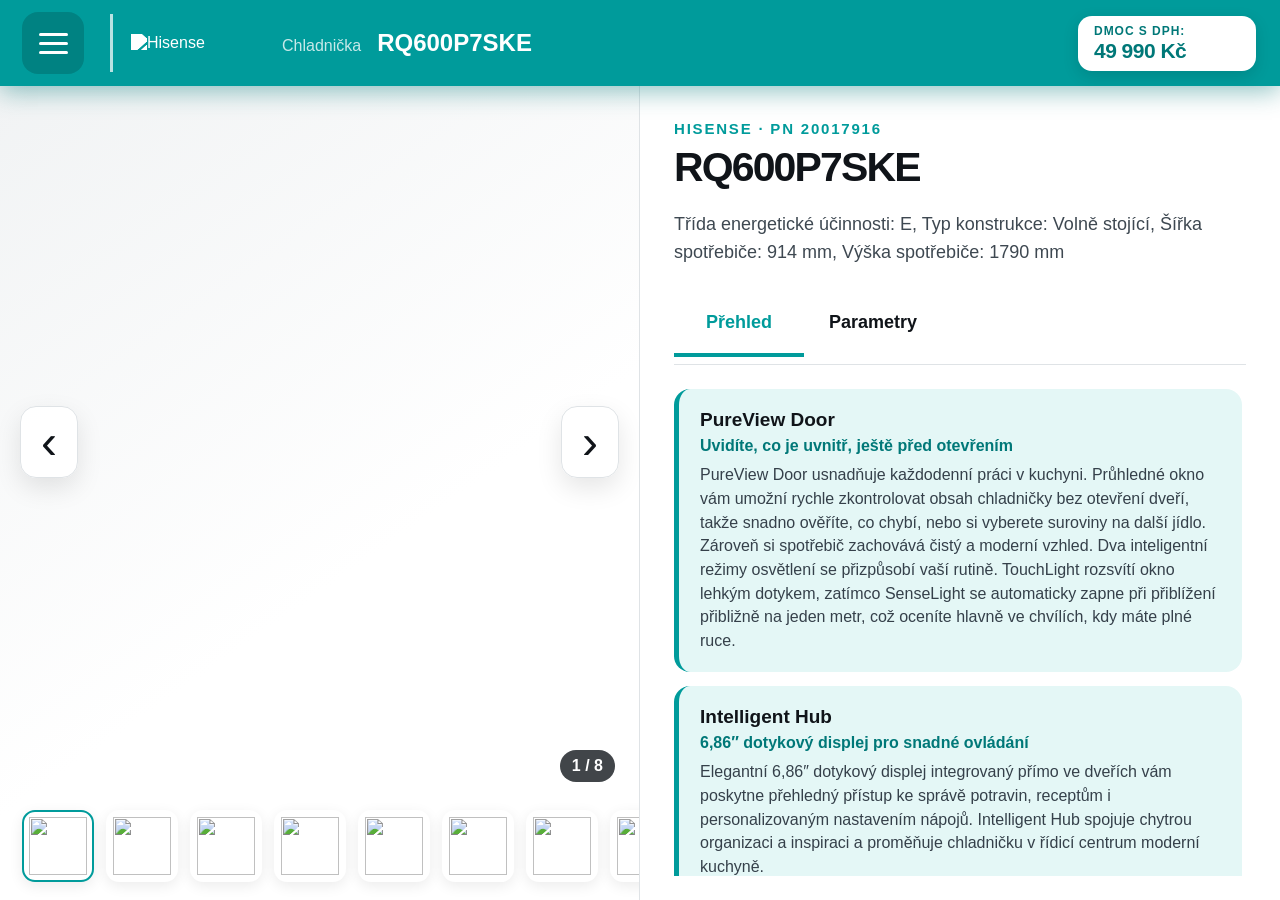
==== index.html @ 98b19ff9 "Version preview assets for reliable cache refresh" ====
<!doctype html>
<html lang="cs">
<head>
  <meta charset="utf-8">
  <meta name="viewport" content="width=device-width,initial-scale=1,viewport-fit=cover,user-scalable=no">
  <meta name="theme-color" content="#0c1117">
  <title>Výstavní katalog</title>
  <link rel="stylesheet" href="assets/app.css?v=20260830-2">
  <link rel="stylesheet" href="assets/overrides.css?v=20260830-2">
</head>
<body>
  <div id="app" class="app" data-brand="Hisense">
    <header class="topbar">
      <button id="catalogButton" class="icon-button menu-button" type="button" aria-label="Vybrat produkt" aria-controls="catalogOverlay" aria-expanded="false"><span></span><span></span><span></span></button>
      <button id="brandButton" class="brand-lock" type="button" aria-label="Logo značky, dlouhým stiskem otevřete správu"><img id="brandLogo" alt="Hisense"></button>
      <div class="header-product"><span id="headerCategory"></span><strong id="headerModel"></strong></div>
      <div id="headerPrice" class="header-price"></div>
      <button id="secretAdminButton" class="secret-admin" type="button" aria-label=""></button>
    </header>

    <main class="product-view">
      <section id="gallery" class="gallery" aria-label="Fotografie produktu">
        <div class="image-stage">
          <div id="imageSkeleton" class="image-skeleton"></div>
          <img id="heroImage" alt="" draggable="false">
          <button id="previousImage" class="gallery-arrow previous" type="button" aria-label="Předchozí obrázek">‹</button>
          <button id="nextImage" class="gallery-arrow next" type="button" aria-label="Další obrázek">›</button>
          <div id="imageCounter" class="image-counter"></div>
        </div>
        <div id="thumbnails" class="thumbnails" aria-label="Náhledy fotografií"></div>
      </section>
      <section id="productCopy" class="product-copy">
        <div class="product-heading">
          <p id="productEyebrow" class="eyebrow"></p>
          <h1 id="productTitle"></h1>
          <p id="productDescription" class="description"></p>
        </div>
        <nav id="detailTabs" class="tabs" aria-label="Informace o produktu"></nav>
        <div id="detailPanel" class="detail-panel"></div>
      </section>
    </main>

    <div id="catalogOverlay" class="overlay" hidden>
      <section class="catalog-shell" role="dialog" aria-modal="true" aria-labelledby="catalogTitle">
        <div class="catalog-header">
          <div><p class="eyebrow">Výstavní katalog</p><h2 id="catalogTitle">Vyberte produkt</h2></div>
          <button id="closeCatalog" class="icon-button close-button" type="button" aria-label="Zavřít výběr">×</button>
        </div>
        <div class="catalog-controls">
          <label class="search-field"><span aria-hidden="true">⌕</span><input id="catalogSearch" type="search" placeholder="Hledat model nebo typ produktu" autocomplete="off"></label>
          <div id="categoryFilters" class="filter-row" aria-label="Kategorie"></div>
        </div>
        <div id="catalogGrid" class="catalog-grid"></div>
        <p id="catalogEmpty" class="empty-state" hidden>Tomuto výběru neodpovídá žádný produkt.</p>
      </section>
    </div>

    <div id="pinOverlay" class="overlay dialog-overlay" hidden>
      <form id="pinForm" class="dialog-card">
        <p class="eyebrow">Správa tabletu</p><h2>Zadejte PIN</h2>
        <input id="pinInput" class="large-input" type="password" inputmode="numeric" maxlength="8" autocomplete="off" aria-label="PIN">
        <p id="pinError" class="form-error" aria-live="polite"></p>
        <div class="dialog-actions"><button class="button secondary" data-close="pinOverlay" type="button">Zrušit</button><button class="button primary" type="submit">Pokračovat</button></div>
      </form>
    </div>

    <div id="adminOverlay" class="overlay dialog-overlay" hidden>
      <section class="admin-card" role="dialog" aria-modal="true" aria-labelledby="adminTitle">
        <div class="admin-header">
          <div><p class="eyebrow">Lokální nastavení</p><h2 id="adminTitle">Nastavení tabletu</h2></div>
          <button id="closeAdmin" class="icon-button close-button" type="button" aria-label="Zavřít správu">×</button>
        </div>
        <div class="admin-body">
          <label class="field">Značka tabletu<select id="adminBrand"></select></label>
          <div class="admin-section">
            <div class="section-heading"><strong>Zobrazené produkty</strong><button id="toggleAllProducts" class="text-button" type="button">Změnit výběr</button></div>
            <div id="adminProducts" class="admin-products"></div>
          </div>
          <label class="field">Výchozí produkt<select id="adminDefaultProduct"></select></label>
          <div class="admin-section">
            <strong>Video pro právě zobrazený produkt</strong>
            <p class="help">Zadejte relativní cestu, například <code>media/745997.mp4</code>. Prázdné pole znamená, že záložka Video nebude návštěvníkům zobrazena.</p>
            <input id="adminVideo" class="large-input" type="text" placeholder="media/PN.mp4" autocomplete="off">
          </div>
          <div class="status-grid">
            <div><span>Provoz výstavy</span><strong>7:30–18:00</strong></div>
            <div><span>Udržení obrazovky</span><strong id="wakeLockStatus">Kontroluji…</strong></div>
            <div><span>Datový režim</span><strong>Lokální, bez Supabase</strong></div>
          </div>
        </div>
        <div class="admin-footer"><button id="fullscreenButton" class="button secondary" type="button">Celá obrazovka</button><button id="saveAdmin" class="button primary" type="button">Uložit nastavení</button></div>
      </section>
    </div>

    <div id="toast" class="toast" role="status" aria-live="polite"></div>
  </div>
  <script src="data/products-hisense.js?v=20260830-2"></script>
  <script src="data/products-gorenje.js?v=20260830-2"></script>
  <script src="data/products-mora.js?v=20260830-2"></script>
  <script src="data/products.js?v=20260830-2"></script>
  <script src="assets/app.js?v=20260830-2"></script>
</body>
</html>
---- assets/app.css ----
:root{color-scheme:light;--bg:#f4f5f6;--surface:#fff;--ink:#101419;--muted:#67717c;--line:#dfe3e6;--brand:#009b9b;--brand-deep:#007878;--accent:#009b9b;--accent-soft:#e4f7f6;--danger:#b42318;--shadow:0 22px 70px rgba(8,18,28,.18);font-family:Inter,"Segoe UI",Roboto,Arial,sans-serif;font-synthesis:none}
*{box-sizing:border-box}html,body{width:100%;height:100%;margin:0;overflow:hidden;background:var(--bg);color:var(--ink);touch-action:manipulation}button,input,select{font:inherit}button{color:inherit}.app{height:100%;display:grid;grid-template-rows:86px 1fr}.app[data-brand="Gorenje"]{--brand:#62666a;--brand-deep:#42464a;--accent:#62666a;--accent-soft:#f0f1f2}.app[data-brand="Mora"]{--brand:#b0192e;--brand-deep:#861022;--accent:#b0192e;--accent-soft:#fff0f2}
.topbar{position:relative;z-index:10;display:grid;grid-template-columns:72px 184px minmax(0,1fr) auto;align-items:center;gap:22px;padding:10px 30px 10px 22px;background:var(--brand);color:#fff;box-shadow:0 5px 24px color-mix(in srgb,var(--brand-deep) 45%,transparent);transition:background .2s ease}.icon-button{width:62px;height:62px;border:0;border-radius:16px;background:rgba(0,0,0,.16);display:grid;place-items:center;cursor:pointer}.menu-button{align-content:center;gap:6px}.menu-button span{display:block;width:29px;height:3px;border-radius:5px;background:#fff}.brand-lock{height:58px;border:0;border-left:3px solid rgba(255,255,255,.72);background:transparent;text-align:left;padding:0 0 0 18px;cursor:pointer}.brand-lock img{display:block;width:150px;max-height:42px;object-fit:contain;object-position:left center;filter:brightness(0) invert(1)}.header-product{min-width:0;display:flex;align-items:baseline;gap:16px}.header-product span{color:rgba(255,255,255,.78);font-size:16px;white-space:nowrap}.header-product strong{font-size:24px;white-space:nowrap;overflow:hidden;text-overflow:ellipsis}.header-price{min-width:205px;display:grid;gap:1px;padding:8px 16px;border-radius:14px;background:#fff;color:var(--brand-deep);white-space:nowrap;box-shadow:0 5px 16px rgba(0,0,0,.13)}.header-price span{font-size:12px;font-weight:800;letter-spacing:.08em;text-transform:uppercase}.header-price strong{font-size:25px;letter-spacing:-.025em}.secret-admin{position:absolute;right:0;top:0;width:88px;height:86px;border:0;background:transparent}
.product-view{min-height:0;display:grid;grid-template-columns:minmax(0,1.08fr) minmax(420px,.92fr);background:var(--surface)}.gallery{min-width:0;min-height:0;display:grid;grid-template-rows:minmax(0,1fr) 102px;background:linear-gradient(145deg,#f1f3f4,#fff 58%);border-right:1px solid var(--line)}.gallery.single-image{grid-template-rows:minmax(0,1fr)}.gallery.single-image .thumbnails{display:none}.image-stage{position:relative;min-height:0;display:grid;place-items:center;overflow:hidden;padding:44px 96px 48px}.image-stage img{display:block;width:100%;height:100%;max-width:860px;max-height:820px;object-fit:contain;opacity:0;transition:opacity .18s ease}.image-stage img.loaded{opacity:1}.image-skeleton{position:absolute;width:46%;height:66%;border-radius:20px;background:linear-gradient(100deg,#e9ecee 25%,#f5f6f7 40%,#e9ecee 60%);background-size:300% 100%;animation:shimmer 1.3s infinite}.image-skeleton[hidden]{display:none}@keyframes shimmer{to{background-position:-100% 0}}.gallery-arrow{position:absolute;z-index:2;top:50%;translate:0 -50%;width:58px;height:72px;border:1px solid var(--line);border-radius:16px;background:rgba(255,255,255,.94);font-size:48px;line-height:1;box-shadow:0 10px 26px rgba(0,0,0,.1)}.gallery-arrow.previous{left:20px}.gallery-arrow.next{right:20px}.gallery-arrow[hidden]{display:none}.image-counter{position:absolute;z-index:2;right:24px;bottom:16px;padding:7px 12px;border-radius:999px;background:rgba(12,17,23,.78);color:#fff;font-weight:700}.thumbnails{display:flex;gap:12px;align-items:center;overflow-x:auto;padding:12px 22px 18px;scrollbar-width:none}.thumbnails::-webkit-scrollbar{display:none}.thumbnail{flex:0 0 72px;width:72px;height:72px;padding:5px;border:2px solid transparent;border-radius:13px;background:#fff;box-shadow:0 4px 14px rgba(0,0,0,.08)}.thumbnail.active{border-color:var(--accent)}.thumbnail img{width:100%;height:100%;object-fit:contain}
.product-copy{min-width:0;min-height:0;display:grid;grid-template-rows:auto 72px minmax(0,1fr);padding:46px 50px 34px;overflow:hidden;scrollbar-color:var(--accent) var(--accent-soft);scrollbar-width:auto}.product-copy.is-specs{display:block;overflow-y:auto;padding-right:38px}.product-copy.is-specs .tabs{position:sticky;z-index:4;top:0;background:#fff}.product-copy.is-specs .detail-panel{overflow:visible}.product-copy::-webkit-scrollbar,.detail-panel::-webkit-scrollbar{width:13px}.product-copy::-webkit-scrollbar-track,.detail-panel::-webkit-scrollbar-track{background:var(--accent-soft);border-radius:10px}.product-copy::-webkit-scrollbar-thumb,.detail-panel::-webkit-scrollbar-thumb{background:var(--accent);border:3px solid var(--accent-soft);border-radius:10px}.eyebrow{margin:0 0 10px;color:var(--accent);font-size:15px;font-weight:800;letter-spacing:.12em;text-transform:uppercase}.product-heading h1{margin:0;font-size:clamp(38px,3.2vw,64px);line-height:1.02;letter-spacing:-.045em}.description{display:-webkit-box;margin:22px 0 26px;color:#3e4851;font-size:20px;line-height:1.55;-webkit-line-clamp:4;-webkit-box-orient:vertical;overflow:hidden}.tabs{display:flex;gap:4px;border-bottom:1px solid var(--line)}.tab-button{min-width:130px;height:64px;border:0;border-bottom:4px solid transparent;background:transparent;font-weight:750;font-size:18px}.tab-button.active{color:var(--accent);border-color:var(--accent)}.detail-panel{min-height:0;overflow:auto;padding:24px 4px 20px 0;scrollbar-color:var(--accent) var(--accent-soft);scrollbar-width:auto}.feature-list{display:grid;gap:14px}.feature-card{padding:19px 21px;border-radius:16px;background:var(--accent-soft);border-left:5px solid var(--accent)}.feature-card h3{margin:0;font-size:19px;line-height:1.25}.feature-card strong{display:block;margin-top:6px;color:var(--brand-deep);font-size:16px}.feature-card p{margin:8px 0 0;color:#35404a;font-size:16px;line-height:1.48}.spec-list{margin:0;display:grid;grid-template-columns:1fr 1fr;gap:0 28px}.spec-row{display:grid;grid-template-columns:minmax(130px,1fr) minmax(120px,1fr);gap:16px;padding:12px 0;border-bottom:1px solid var(--line)}.spec-row dt{color:var(--muted)}.spec-row dd{margin:0;font-weight:700;text-align:right}.video-wrap{height:100%;display:grid;place-items:center;background:#050505;border-radius:18px;overflow:hidden}.video-wrap video{width:100%;height:100%;object-fit:contain}
.overlay{position:fixed;z-index:50;inset:0;background:rgba(7,11,15,.72);backdrop-filter:blur(7px)}.overlay[hidden]{display:none}.catalog-shell{height:100%;display:grid;grid-template-rows:auto auto minmax(0,1fr);padding:34px 38px;background:#f4f5f6}.catalog-header,.admin-header{display:flex;align-items:center;justify-content:space-between;gap:24px}.catalog-header h2,.admin-header h2,.dialog-card h2{margin:0;font-size:42px;letter-spacing:-.03em}.close-button{background:#e2e5e7;color:#111;font-size:42px}.catalog-controls{display:grid;grid-template-columns:minmax(350px,500px) minmax(0,1fr);align-items:center;gap:28px;margin:28px 0 22px}.search-field{height:64px;display:flex;align-items:center;gap:12px;padding:0 20px;border:2px solid transparent;border-radius:16px;background:#fff;box-shadow:0 4px 18px rgba(0,0,0,.05)}.search-field:focus-within{border-color:var(--accent)}.search-field span{font-size:30px}.search-field input{width:100%;border:0;outline:0;background:transparent;font-size:20px}.filter-row{display:flex;gap:9px;overflow:auto;scrollbar-width:none}.filter-chip{height:52px;padding:0 20px;border:1px solid #d2d7da;border-radius:999px;background:#fff;white-space:nowrap;font-weight:700}.filter-chip.active{border-color:var(--accent);background:var(--accent);color:#fff}.catalog-grid{min-height:0;overflow:auto;display:grid;grid-template-columns:repeat(4,minmax(0,1fr));align-content:start;gap:18px;padding:2px 4px 30px}.product-card{min-width:0;height:240px;display:grid;grid-template-rows:minmax(0,1fr) auto;padding:16px;border:2px solid transparent;border-radius:20px;background:#fff;text-align:left;box-shadow:0 7px 24px rgba(12,17,23,.07)}.product-card:active{scale:.985}.product-card.selected{border-color:var(--accent)}.product-card-image{min-height:0;display:grid;place-items:center}.product-card-image img{max-width:100%;max-height:130px;object-fit:contain}.product-card-copy{display:grid;grid-template-columns:minmax(0,1fr) auto;gap:8px;align-items:end}.product-card-copy small{display:block;color:var(--muted);font-weight:700}.product-card-copy strong{display:block;margin-top:3px;font-size:18px;white-space:nowrap;overflow:hidden;text-overflow:ellipsis}.product-card-copy b{color:var(--accent);font-size:17px;white-space:nowrap}.empty-state{text-align:center;font-size:22px;color:var(--muted)}
.dialog-overlay{display:grid;place-items:center;padding:26px}.dialog-card{width:min(520px,94vw);padding:34px;border-radius:24px;background:#fff;box-shadow:var(--shadow)}.large-input,.field select{width:100%;height:58px;border:1px solid #cdd3d7;border-radius:13px;background:#fff;padding:0 16px;font-size:18px}.large-input:focus,.field select:focus{border-color:var(--accent);outline:2px solid var(--accent-soft)}.form-error{min-height:22px;color:var(--danger)}.dialog-actions,.admin-footer{display:flex;justify-content:flex-end;gap:12px}.button{min-width:150px;height:58px;border-radius:14px;border:0;font-weight:800}.button.primary{background:var(--accent);color:#fff}.button.secondary{background:#e8ebed}.admin-card{width:min(980px,96vw);max-height:94vh;display:grid;grid-template-rows:auto minmax(0,1fr) auto;border-radius:24px;background:#fff;box-shadow:var(--shadow);overflow:hidden}.admin-header{padding:26px 30px;border-bottom:1px solid var(--line)}.admin-body{overflow:auto;padding:24px 30px;display:grid;gap:24px}.field{display:grid;gap:9px;font-weight:750}.admin-section{display:grid;gap:12px}.section-heading{display:flex;justify-content:space-between;align-items:center}.text-button{border:0;background:transparent;color:var(--accent);font-weight:800}.admin-products{max-height:260px;overflow:auto;display:grid;grid-template-columns:repeat(2,minmax(0,1fr));gap:8px;padding:10px;border:1px solid var(--line);border-radius:14px}.product-toggle{display:flex;align-items:center;gap:10px;padding:10px;border-radius:10px;background:#f5f6f7}.product-toggle input{width:24px;height:24px;accent-color:var(--accent)}.product-toggle span{min-width:0;white-space:nowrap;overflow:hidden;text-overflow:ellipsis}.help{margin:0;color:var(--muted);line-height:1.45}.status-grid{display:grid;grid-template-columns:repeat(3,1fr);gap:12px}.status-grid div{display:grid;gap:6px;padding:16px;border-radius:14px;background:#f3f5f6}.status-grid span{color:var(--muted);font-size:14px}.admin-footer{padding:20px 30px;border-top:1px solid var(--line)}.toast{position:fixed;z-index:90;left:50%;bottom:26px;translate:-50% 20px;padding:14px 22px;border-radius:12px;background:#0c1117;color:#fff;opacity:0;pointer-events:none;transition:.2s}.toast.show{opacity:1;translate:-50% 0}
@media(max-width:1350px){.topbar{grid-template-columns:66px 150px minmax(0,1fr) auto;padding-right:24px}.brand-lock img{width:128px}.header-price{min-width:178px}.header-price strong{font-size:21px}.product-view{grid-template-columns:1fr 1fr}.image-stage{padding-inline:82px}.product-copy{padding:34px 34px 24px}.product-copy.is-specs{padding-right:22px}.description{font-size:18px}.catalog-grid{grid-template-columns:repeat(3,minmax(0,1fr))}.spec-list{grid-template-columns:1fr}}
@media(orientation:portrait){.app{grid-template-rows:82px 1fr}.product-view{grid-template-columns:1fr;grid-template-rows:54% 46%}.gallery{grid-template-rows:minmax(0,1fr) 86px;border-right:0;border-bottom:1px solid var(--line)}.image-stage{padding:28px 86px 30px}.product-copy{grid-template-rows:auto 66px minmax(0,1fr);padding:26px 34px 18px}.product-copy.is-specs{padding-right:22px}.description{-webkit-line-clamp:2;margin:13px 0 17px}.catalog-controls{grid-template-columns:1fr}.catalog-grid{grid-template-columns:repeat(2,minmax(0,1fr))}.status-grid{grid-template-columns:1fr}.header-product span{display:none}}
---- assets/overrides.css ----
.app[data-brand="Gorenje"] .brand-lock img {
  height: 38px;
  padding: 6px 8px;
  border-radius: 5px;
  background: #fff;
  filter: none;
}

.product-copy.is-specs {
  padding-top: 0;
}

.product-copy.is-specs .product-heading {
  padding-top: 46px;
}

@media (max-width: 1350px) {
  .product-copy.is-specs .product-heading { padding-top: 34px; }
}

@media (orientation: portrait) {
  .product-copy.is-specs .product-heading { padding-top: 26px; }
}
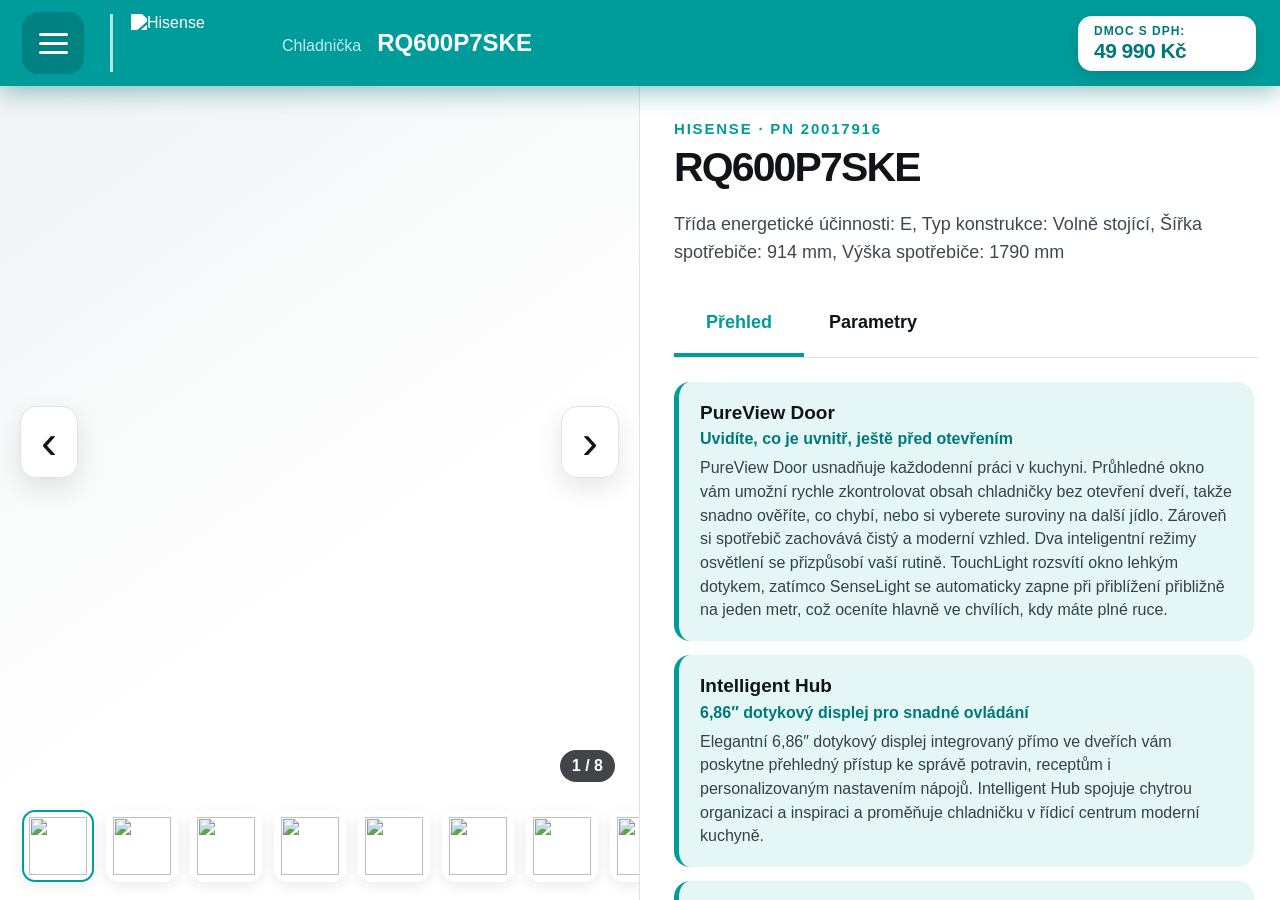
==== commit 193a091a: "Improve tablet gallery and per-product image controls" ====
--- a/index.html
+++ b/index.html
@@ -5,14 +5,14 @@
   <meta name="viewport" content="width=device-width,initial-scale=1,viewport-fit=cover,user-scalable=no">
   <meta name="theme-color" content="#0c1117">
   <title>Výstavní katalog</title>
-  <link rel="stylesheet" href="assets/app.css?v=20260830-2">
-  <link rel="stylesheet" href="assets/overrides.css?v=20260830-2">
+  <link rel="stylesheet" href="assets/app.css?v=20260901-6">
+  <link rel="stylesheet" href="assets/overrides.css?v=20260901-6">
 </head>
 <body>
   <div id="app" class="app" data-brand="Hisense">
     <header class="topbar">
       <button id="catalogButton" class="icon-button menu-button" type="button" aria-label="Vybrat produkt" aria-controls="catalogOverlay" aria-expanded="false"><span></span><span></span><span></span></button>
-      <button id="brandButton" class="brand-lock" type="button" aria-label="Logo značky, dlouhým stiskem otevřete správu"><img id="brandLogo" alt="Hisense"></button>
+      <div id="brandButton" class="brand-lock" aria-label="Logo značky"><img id="brandLogo" alt="Hisense"></div>
       <div class="header-product"><span id="headerCategory"></span><strong id="headerModel"></strong></div>
       <div id="headerPrice" class="header-price"></div>
       <button id="secretAdminButton" class="secret-admin" type="button" aria-label=""></button>
@@ -21,8 +21,10 @@
     <main class="product-view">
       <section id="gallery" class="gallery" aria-label="Fotografie produktu">
         <div class="image-stage">
-          <div id="imageSkeleton" class="image-skeleton"></div>
-          <img id="heroImage" alt="" draggable="false">
+          <div class="image-box">
+            <div id="imageSkeleton" class="image-skeleton"></div>
+            <img id="heroImage" alt="" draggable="false">
+          </div>
           <button id="previousImage" class="gallery-arrow previous" type="button" aria-label="Předchozí obrázek">‹</button>
           <button id="nextImage" class="gallery-arrow next" type="button" aria-label="Další obrázek">›</button>
           <div id="imageCounter" class="image-counter"></div>
@@ -47,7 +49,6 @@
           <button id="closeCatalog" class="icon-button close-button" type="button" aria-label="Zavřít výběr">×</button>
         </div>
         <div class="catalog-controls">
-          <label class="search-field"><span aria-hidden="true">⌕</span><input id="catalogSearch" type="search" placeholder="Hledat model nebo typ produktu" autocomplete="off"></label>
           <div id="categoryFilters" class="filter-row" aria-label="Kategorie"></div>
         </div>
         <div id="catalogGrid" class="catalog-grid"></div>
@@ -73,7 +74,8 @@
         <div class="admin-body">
           <label class="field">Značka tabletu<select id="adminBrand"></select></label>
           <div class="admin-section">
-            <div class="section-heading"><strong>Zobrazené produkty</strong><button id="toggleAllProducts" class="text-button" type="button">Změnit výběr</button></div>
+            <div class="section-heading"><strong>Produkty a jejich obrázky</strong><button id="toggleAllProducts" class="text-button" type="button">Změnit výběr</button></div>
+            <p class="help">Rozbalením produktu lze skrýt jednotlivé fotografie, přidat obrázek ze zařízení nebo zadat cestu k lokálnímu souboru.</p>
             <div id="adminProducts" class="admin-products"></div>
           </div>
           <label class="field">Výchozí produkt<select id="adminDefaultProduct"></select></label>
@@ -94,11 +96,11 @@
 
     <div id="toast" class="toast" role="status" aria-live="polite"></div>
   </div>
-  <script src="data/products-hisense.js?v=20260830-2"></script>
-  <script src="data/products-gorenje.js?v=20260830-2"></script>
-  <script src="data/products-mora.js?v=20260830-2"></script>
-  <script src="data/products.js?v=20260830-2"></script>
-  <script src="assets/app.js?v=20260830-2"></script>
+  <script src="data/products-hisense.js?v=20260901-6"></script>
+  <script src="data/products-gorenje.js?v=20260901-6"></script>
+  <script src="data/products-mora.js?v=20260901-6"></script>
+  <script src="data/products.js?v=20260901-6"></script>
+  <script src="assets/app.js?v=20260901-6"></script>
 </body>
 </html>
 
--- a/assets/overrides.css
+++ b/assets/overrides.css
@@ -6,6 +6,57 @@
   filter: none;
 }
 
+.brand-lock {
+  cursor: default;
+}
+
+.image-stage {
+  padding: 0;
+}
+
+.image-box {
+  position: relative;
+  width: min(860px, calc(100% - 184px));
+  height: min(820px, calc(100% - 76px));
+  display: grid;
+  place-items: center;
+  overflow: hidden;
+}
+
+.image-stage .image-box img {
+  position: absolute;
+  inset: 0;
+  width: 100%;
+  height: 100%;
+  max-width: 100%;
+  max-height: 100%;
+  object-fit: contain;
+  object-position: center;
+}
+
+.image-box .image-skeleton {
+  position: absolute;
+  max-width: 100%;
+  max-height: 100%;
+}
+
+.product-copy.is-scrollable {
+  display: block;
+  overflow-y: auto;
+  padding-right: 38px;
+}
+
+.product-copy.is-scrollable .tabs {
+  position: sticky;
+  z-index: 4;
+  top: 0;
+  background: #fff;
+}
+
+.product-copy.is-scrollable .detail-panel {
+  overflow: visible;
+}
+
 .product-copy.is-specs {
   padding-top: 0;
 }
@@ -14,11 +65,200 @@
   padding-top: 46px;
 }
 
+.product-copy.is-overview {
+  padding-top: 0;
+}
+
+.product-copy.is-overview .product-heading {
+  padding-top: 46px;
+}
+
+.catalog-controls {
+  display: block;
+  margin: 24px 0 18px;
+}
+
+.filter-row {
+  padding: 2px 0;
+}
+
+.admin-card {
+  width: min(1120px, 97vw);
+}
+
+.admin-products {
+  max-height: 470px;
+  display: block;
+  background: #f5f6f7;
+}
+
+.admin-product-card + .admin-product-card {
+  margin-top: 10px;
+}
+
+.admin-product-card {
+  overflow: hidden;
+  border: 1px solid var(--line);
+  border-radius: 14px;
+  background: #fff;
+}
+
+.admin-product-card summary {
+  min-height: 64px;
+  display: grid;
+  grid-template-columns: 28px minmax(0, 1fr) auto 28px;
+  align-items: center;
+  gap: 12px;
+  padding: 10px 14px;
+  cursor: pointer;
+  list-style: none;
+}
+
+.admin-product-card summary::-webkit-details-marker {
+  display: none;
+}
+
+.admin-product-card summary::after {
+  content: "⌄";
+  grid-column: 4;
+  grid-row: 1;
+  color: var(--accent);
+  font-size: 24px;
+}
+
+.admin-product-card[open] summary::after {
+  rotate: 180deg;
+}
+
+.admin-product-card summary input,
+.admin-image-row input {
+  width: 24px;
+  height: 24px;
+  accent-color: var(--accent);
+}
+
+.admin-product-card summary span {
+  min-width: 0;
+  display: grid;
+  gap: 3px;
+}
+
+.admin-product-card summary strong,
+.admin-product-card summary small {
+  overflow: hidden;
+  text-overflow: ellipsis;
+  white-space: nowrap;
+}
+
+.admin-product-card summary small {
+  color: var(--muted);
+}
+
+.admin-product-card summary b {
+  padding-right: 28px;
+  color: var(--accent);
+  white-space: nowrap;
+}
+
+.admin-product-detail {
+  display: grid;
+  gap: 14px;
+  padding: 0 14px 16px;
+  border-top: 1px solid var(--line);
+}
+
+.admin-image-list {
+  display: grid;
+  gap: 8px;
+  padding-top: 14px;
+}
+
+.admin-image-row {
+  min-height: 62px;
+  display: grid;
+  grid-template-columns: minmax(0, 1fr) 44px;
+  align-items: center;
+  gap: 8px;
+  padding: 7px;
+  border-radius: 11px;
+  background: #f5f6f7;
+}
+
+.admin-image-row label {
+  min-width: 0;
+  display: grid;
+  grid-template-columns: 24px 54px minmax(0, 1fr);
+  align-items: center;
+  gap: 10px;
+}
+
+.admin-image-row img {
+  width: 54px;
+  height: 48px;
+  object-fit: contain;
+  border-radius: 7px;
+  background: #fff;
+}
+
+.admin-image-row span {
+  overflow: hidden;
+  text-overflow: ellipsis;
+  white-space: nowrap;
+}
+
+.image-remove {
+  width: 42px;
+  height: 42px;
+  border: 0;
+  border-radius: 10px;
+  background: #fee4e2;
+  color: var(--danger);
+  font-size: 26px;
+}
+
+.admin-image-actions {
+  display: grid;
+  gap: 10px;
+}
+
+.file-button {
+  width: fit-content;
+  display: inline-flex;
+  align-items: center;
+  justify-content: center;
+  padding: 0 18px;
+  cursor: pointer;
+}
+
+.file-button input {
+  position: absolute;
+  width: 1px;
+  height: 1px;
+  opacity: 0;
+  pointer-events: none;
+}
+
+.linked-image-form {
+  display: grid;
+  grid-template-columns: minmax(0, 1fr) auto;
+  gap: 10px;
+}
+
 @media (max-width: 1350px) {
-  .product-copy.is-specs .product-heading { padding-top: 34px; }
+  .product-copy.is-scrollable { padding-right: 22px; }
+  .product-copy.is-specs .product-heading,
+  .product-copy.is-overview .product-heading { padding-top: 34px; }
 }
 
 @media (orientation: portrait) {
-  .product-copy.is-specs .product-heading { padding-top: 26px; }
+  .image-box {
+    width: calc(100% - 164px);
+    height: calc(100% - 44px);
+  }
+
+  .product-copy.is-specs .product-heading,
+  .product-copy.is-overview .product-heading { padding-top: 26px; }
+
+  .linked-image-form { grid-template-columns: 1fr; }
 }
 
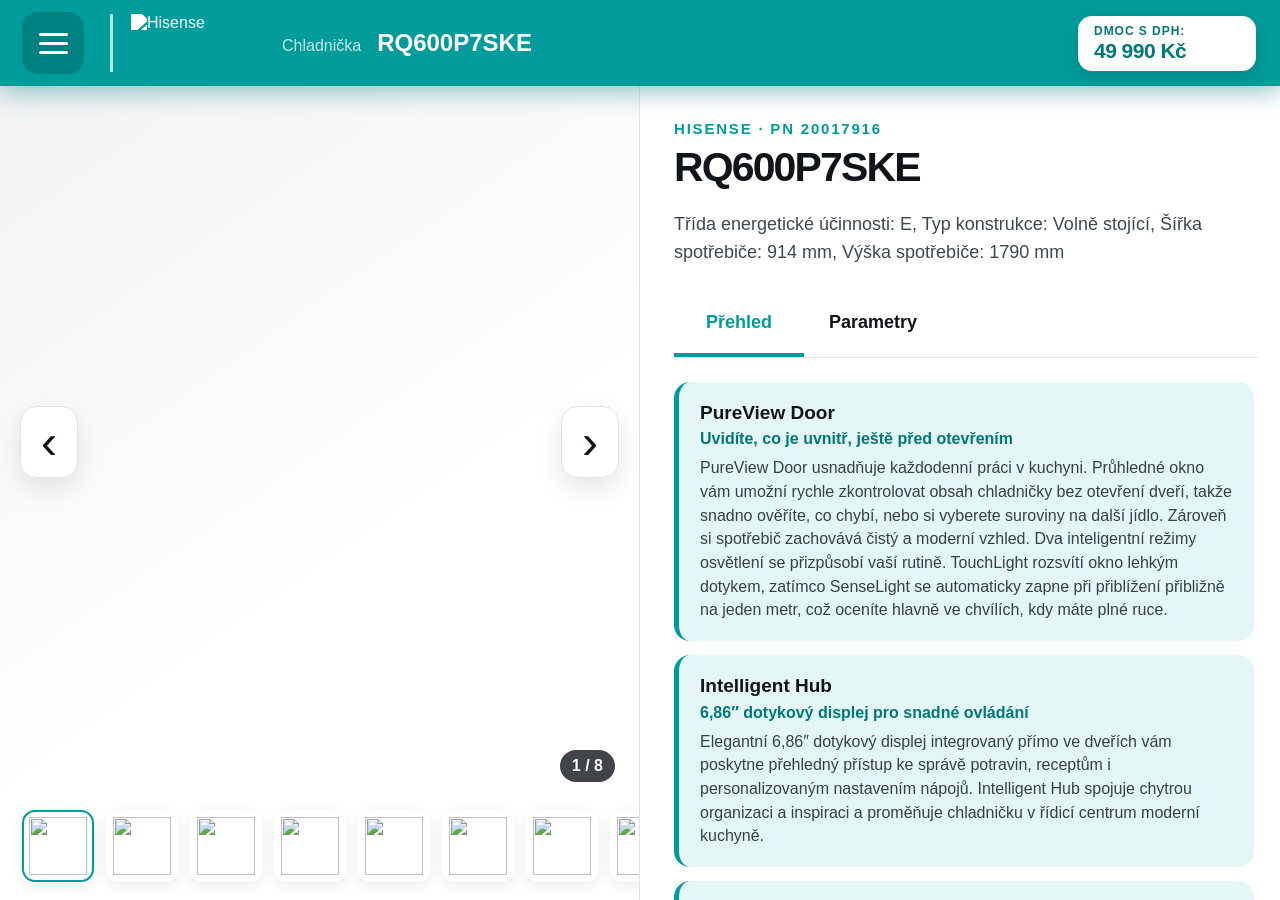
==== commit 4aa32ee5: "Catalog tablet layout: update index.html" ====
--- a/index.html
+++ b/index.html
@@ -5,8 +5,8 @@
   <meta name="viewport" content="width=device-width,initial-scale=1,viewport-fit=cover,user-scalable=no">
   <meta name="theme-color" content="#0c1117">
   <title>Výstavní katalog</title>
-  <link rel="stylesheet" href="assets/app.css?v=20260901-6">
-  <link rel="stylesheet" href="assets/overrides.css?v=20260901-6">
+  <link rel="stylesheet" href="assets/app.css?v=20260901-7">
+  <link rel="stylesheet" href="assets/overrides.css?v=20260901-7">
 </head>
 <body>
   <div id="app" class="app" data-brand="Hisense">
@@ -96,11 +96,11 @@
 
     <div id="toast" class="toast" role="status" aria-live="polite"></div>
   </div>
-  <script src="data/products-hisense.js?v=20260901-6"></script>
-  <script src="data/products-gorenje.js?v=20260901-6"></script>
-  <script src="data/products-mora.js?v=20260901-6"></script>
-  <script src="data/products.js?v=20260901-6"></script>
-  <script src="assets/app.js?v=20260901-6"></script>
+  <script src="data/products-hisense.js?v=20260901-7"></script>
+  <script src="data/products-gorenje.js?v=20260901-7"></script>
+  <script src="data/products-mora.js?v=20260901-7"></script>
+  <script src="data/products.js?v=20260901-7"></script>
+  <script src="assets/app.js?v=20260901-7"></script>
 </body>
 </html>
 
--- a/assets/overrides.css
+++ b/assets/overrides.css
@@ -75,11 +75,42 @@
 
 .catalog-controls {
   display: block;
+  min-width: 0;
   margin: 24px 0 18px;
 }
 
+.catalog-shell {
+  width: 100vw;
+  max-width: 100vw;
+  min-width: 0;
+  overflow: hidden;
+}
+
 .filter-row {
+  max-width: 100%;
+  min-width: 0;
+  flex-wrap: wrap;
+  align-content: flex-start;
+  overflow: visible;
   padding: 2px 0;
+}
+
+.filter-chip {
+  flex: 0 0 auto;
+}
+
+.catalog-grid {
+  width: 100%;
+  min-width: 0;
+  grid-template-columns: repeat(3, minmax(0, 1fr));
+  overflow-x: hidden;
+  overflow-y: auto;
+  overscroll-behavior: contain;
+}
+
+.product-card {
+  width: 100%;
+  max-width: 100%;
 }
 
 .admin-card {
@@ -259,6 +290,7 @@
   .product-copy.is-specs .product-heading,
   .product-copy.is-overview .product-heading { padding-top: 26px; }
 
+  .catalog-grid { grid-template-columns: repeat(3, minmax(0, 1fr)); }
   .linked-image-form { grid-template-columns: 1fr; }
 }
 
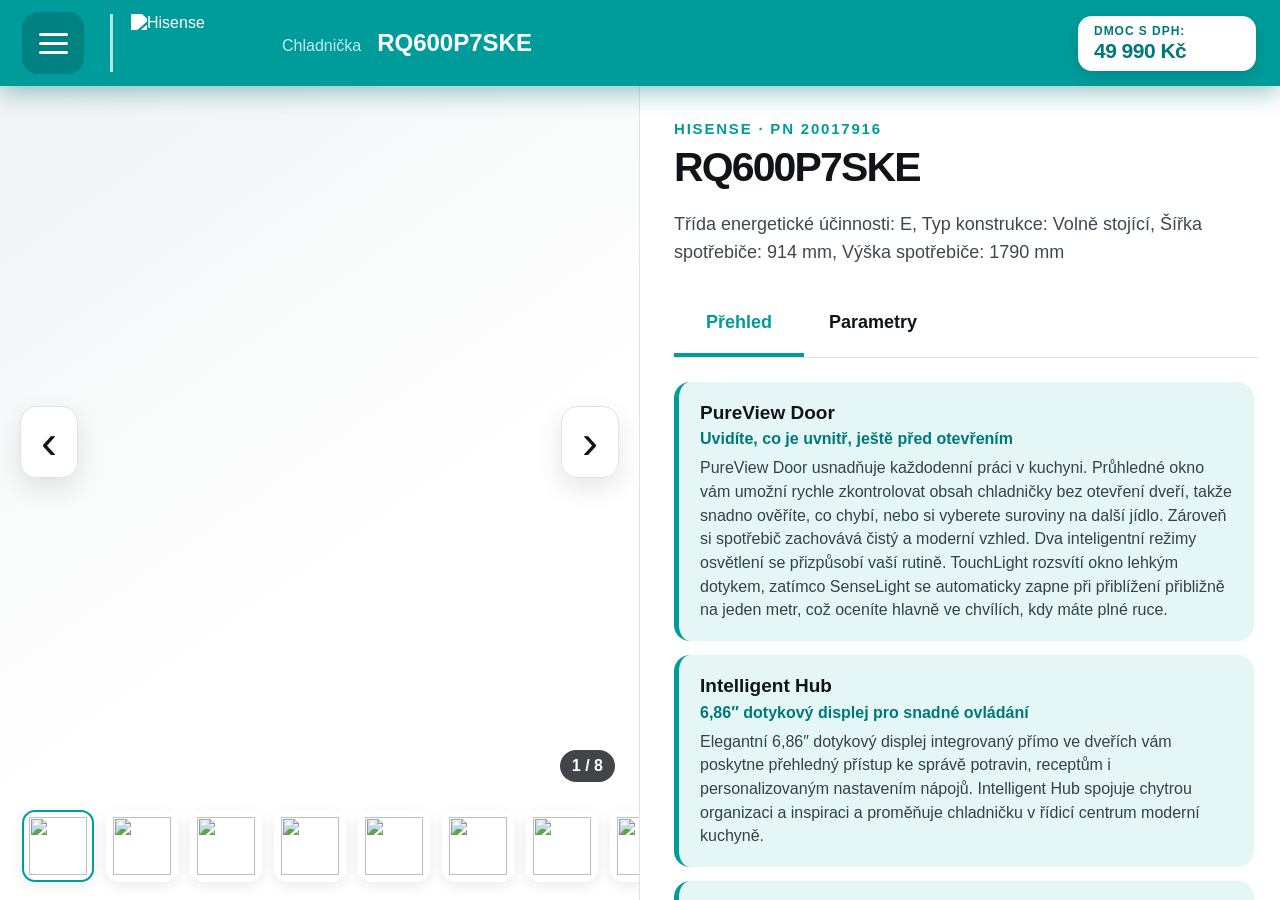
==== commit ad965312: "Integrate Hisense TV/audio catalog; preserve original 52 products and tablet settings" ====
--- a/index.html
+++ b/index.html
@@ -5,8 +5,8 @@
   <meta name="viewport" content="width=device-width,initial-scale=1,viewport-fit=cover,user-scalable=no">
   <meta name="theme-color" content="#0c1117">
   <title>Výstavní katalog</title>
-  <link rel="stylesheet" href="assets/app.css?v=20260901-7">
-  <link rel="stylesheet" href="assets/overrides.css?v=20260901-7">
+  <link rel="stylesheet" href="assets/app.css?v=20260902-1">
+  <link rel="stylesheet" href="assets/overrides.css?v=20260902-1">
 </head>
 <body>
   <div id="app" class="app" data-brand="Hisense">
@@ -96,11 +96,11 @@
 
     <div id="toast" class="toast" role="status" aria-live="polite"></div>
   </div>
-  <script src="data/products-hisense.js?v=20260901-7"></script>
-  <script src="data/products-gorenje.js?v=20260901-7"></script>
-  <script src="data/products-mora.js?v=20260901-7"></script>
-  <script src="data/products.js?v=20260901-7"></script>
-  <script src="assets/app.js?v=20260901-7"></script>
+  <script src="data/products-hisense.js?v=20260902-1"></script>
+  <script src="data/products-hisense-av.js?v=20260902-1"></script>
+  <script src="data/products-gorenje.js?v=20260902-1"></script>
+  <script src="data/products-mora.js?v=20260902-1"></script>
+  <script src="data/products.js?v=20260902-1"></script>
+  <script src="assets/app.js?v=20260902-1"></script>
 </body>
 </html>
-
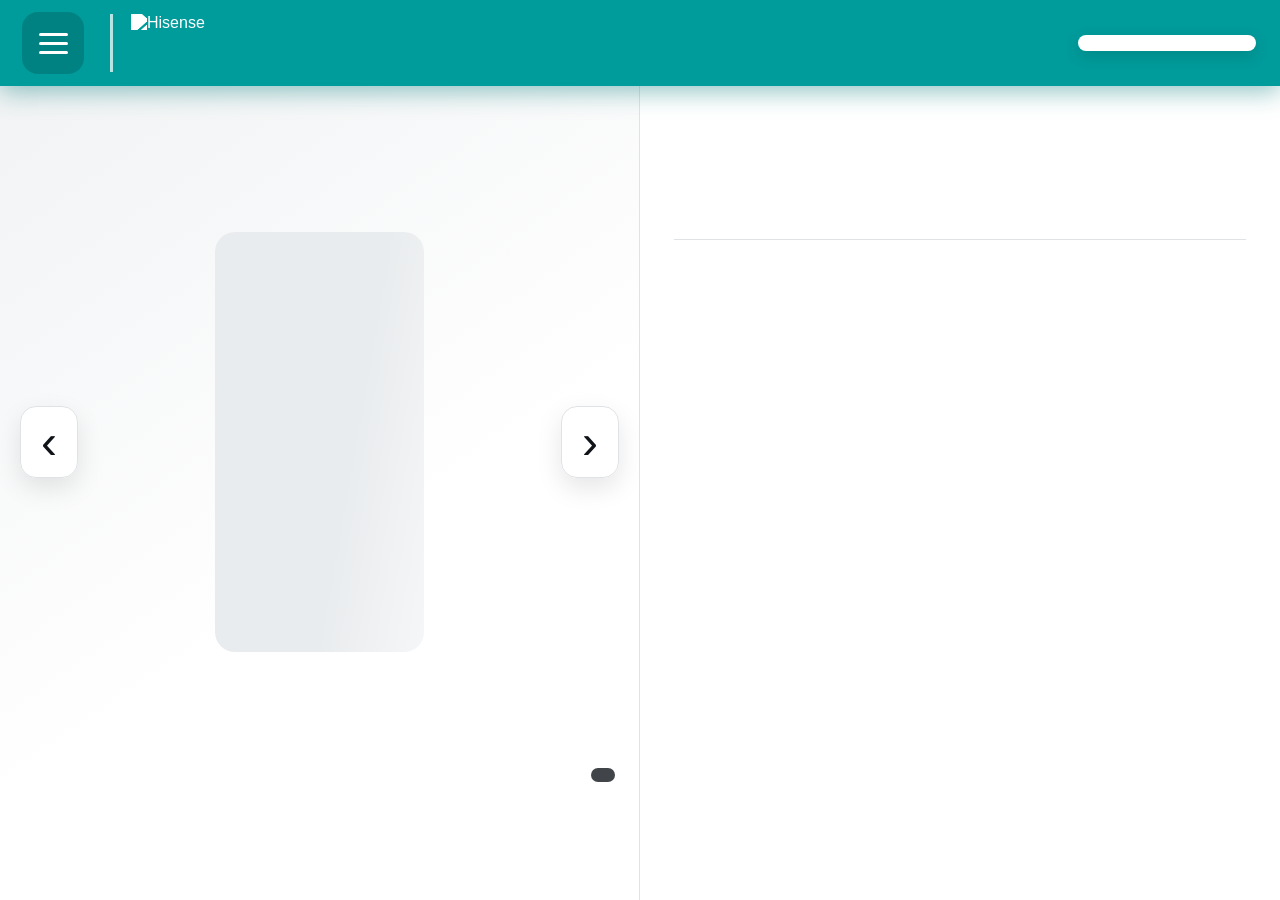
==== commit 128873c2: "feat(android): support multiple product videos" ====
--- a/index.html
+++ b/index.html
@@ -5,8 +5,8 @@
   <meta name="viewport" content="width=device-width,initial-scale=1,viewport-fit=cover,user-scalable=no">
   <meta name="theme-color" content="#0c1117">
   <title>Výstavní katalog</title>
-  <link rel="stylesheet" href="assets/app.css?v=20260902-1">
-  <link rel="stylesheet" href="assets/overrides.css?v=20260902-1">
+  <link rel="stylesheet" href="assets/app.css?v=20260904-2">
+  <link rel="stylesheet" href="assets/overrides.css?v=20260904-2">
 </head>
 <body>
   <div id="app" class="app" data-brand="Hisense">
@@ -65,6 +65,17 @@
       </form>
     </div>
 
+    <div id="pinSetupOverlay" class="overlay dialog-overlay" hidden>
+      <form id="pinSetupForm" class="dialog-card">
+        <p class="eyebrow">První nastavení</p><h2>Nastavte PIN správce</h2>
+        <p class="help">PIN platí pouze pro tento tablet a v aplikaci se neukládá v čitelné podobě.</p>
+        <input id="pinSetupInput" class="large-input" type="password" inputmode="numeric" minlength="4" maxlength="8" autocomplete="new-password" placeholder="Nový PIN" aria-label="Nový PIN">
+        <input id="pinSetupConfirm" class="large-input" type="password" inputmode="numeric" minlength="4" maxlength="8" autocomplete="new-password" placeholder="Zopakujte PIN" aria-label="Potvrzení PINu">
+        <p id="pinSetupError" class="form-error" aria-live="polite"></p>
+        <div class="dialog-actions"><button class="button secondary" data-close="pinSetupOverlay" type="button">Zrušit</button><button class="button primary" type="submit">Nastavit PIN</button></div>
+      </form>
+    </div>
+
     <div id="adminOverlay" class="overlay dialog-overlay" hidden>
       <section class="admin-card" role="dialog" aria-modal="true" aria-labelledby="adminTitle">
         <div class="admin-header">
@@ -80,12 +91,19 @@
           </div>
           <label class="field">Výchozí produkt<select id="adminDefaultProduct"></select></label>
           <div class="admin-section">
-            <strong>Video pro právě zobrazený produkt</strong>
-            <p class="help">Zadejte relativní cestu, například <code>media/745997.mp4</code>. Prázdné pole znamená, že záložka Video nebude návštěvníkům zobrazena.</p>
-            <input id="adminVideo" class="large-input" type="text" placeholder="media/PN.mp4" autocomplete="off">
+            <strong>Video pro právě zobrazený produkt <span id="adminVideoProduct"></span></strong>
+            <p class="help">Nahrajte jedno nebo více MP4 ze zařízení, případně přidejte přímou adresu. Bez přiřazeného videa se záložka Video návštěvníkům nezobrazí.</p>
+            <input id="adminVideo" class="large-input" type="text" placeholder="Přímá adresa videa (volitelné)" autocomplete="off">
+            <div class="admin-video-actions">
+              <button id="uploadVideoButton" class="button secondary" type="button">Nahrát video ze zařízení</button>
+              <button id="addVideoUrlButton" class="text-button" type="button">Přidat adresu</button>
+              <input id="adminVideoUpload" type="file" accept="video/mp4" hidden>
+            </div>
+            <div id="adminVideoList" class="admin-video-list"></div>
+            <p id="adminVideoStatus" class="help"></p>
           </div>
           <div class="status-grid">
-            <div><span>Provoz výstavy</span><strong>7:30–18:00</strong></div>
+            <div><span>Aktivní displej</span><strong>7:00–18:00</strong></div>
             <div><span>Udržení obrazovky</span><strong id="wakeLockStatus">Kontroluji…</strong></div>
             <div><span>Datový režim</span><strong>Lokální, bez Supabase</strong></div>
           </div>
@@ -101,6 +119,7 @@
   <script src="data/products-gorenje.js?v=20260902-1"></script>
   <script src="data/products-mora.js?v=20260902-1"></script>
   <script src="data/products.js?v=20260902-1"></script>
-  <script src="assets/app.js?v=20260902-1"></script>
+  <script src="assets/app.js?v=20260904-2"></script>
 </body>
 </html>
+
--- a/assets/overrides.css
+++ b/assets/overrides.css
@@ -252,6 +252,14 @@
   gap: 10px;
 }
 
+.admin-video-actions {
+  display: flex;
+  align-items: center;
+  flex-wrap: wrap;
+  gap: 12px;
+  margin-top: 2px;
+}
+
 .file-button {
   width: fit-content;
   display: inline-flex;
@@ -293,4 +301,3 @@
   .catalog-grid { grid-template-columns: repeat(3, minmax(0, 1fr)); }
   .linked-image-form { grid-template-columns: 1fr; }
 }
-
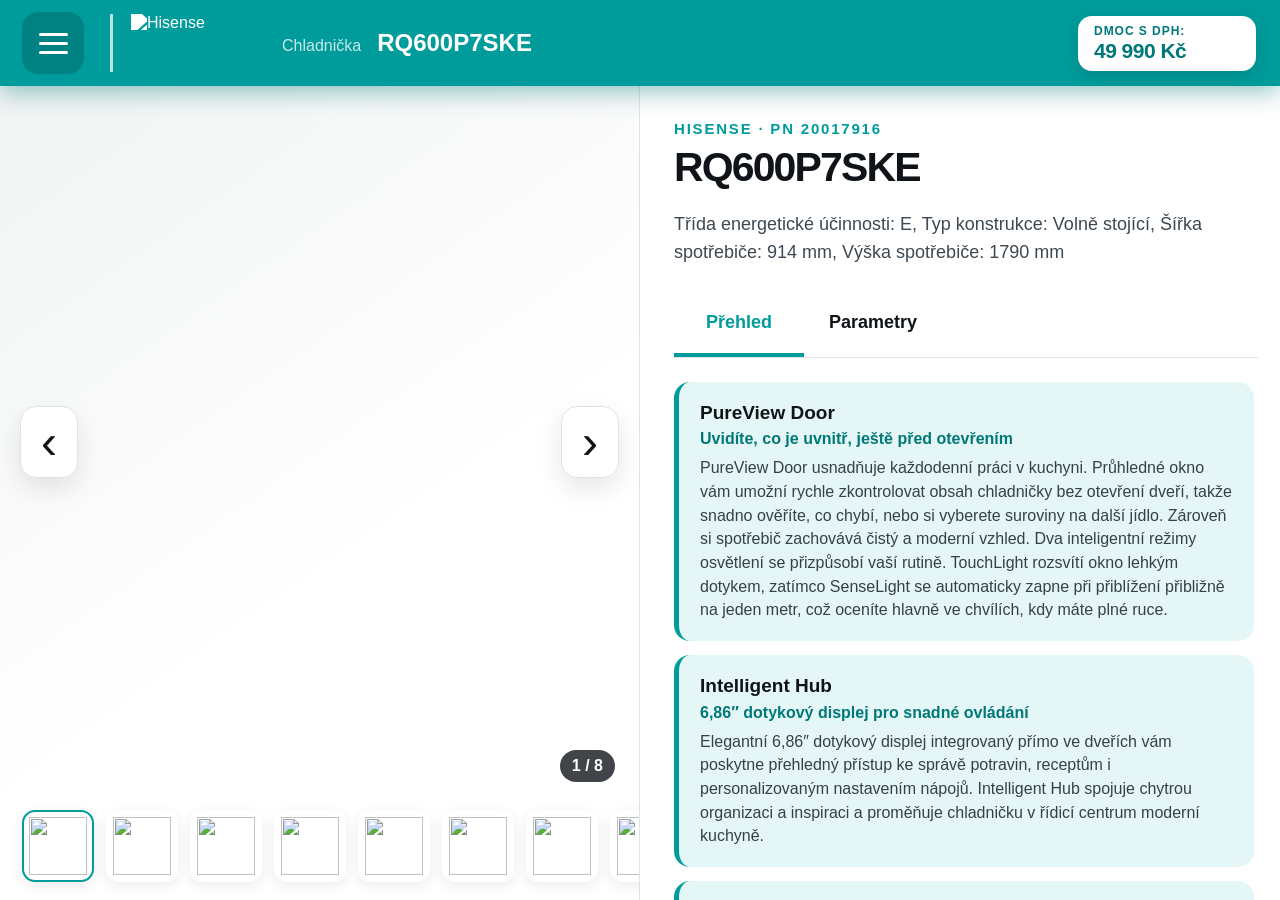
==== commit ab358cee: "Add Device Owner kiosk lifecycle and PIN-protected deprovisioning: index.html" ====
--- a/index.html
+++ b/index.html
@@ -102,6 +102,11 @@
             <div id="adminVideoList" class="admin-video-list"></div>
             <p id="adminVideoStatus" class="help"></p>
           </div>
+          <div id="ownerControls" class="admin-section" hidden>
+            <strong id="ownerStatus"></strong>
+            <p class="help">Ukončení vypne automatické probouzení a odebere správu zařízení. Tablet pak lze běžně ovládat a aplikaci odinstalovat.</p>
+            <button id="exitOwnerButton" class="button secondary" type="button">Vypnout aplikaci a odebrat správu tabletu</button>
+          </div>
           <div class="status-grid">
             <div><span>Aktivní displej</span><strong>7:00–18:00</strong></div>
             <div><span>Udržení obrazovky</span><strong id="wakeLockStatus">Kontroluji…</strong></div>
@@ -119,7 +124,6 @@
   <script src="data/products-gorenje.js?v=20260902-1"></script>
   <script src="data/products-mora.js?v=20260902-1"></script>
   <script src="data/products.js?v=20260902-1"></script>
-  <script src="assets/app.js?v=20260904-2"></script>
+  <script src="assets/app.js?v=20260905-owner"></script>
 </body>
 </html>
-
--- a/assets/overrides.css
+++ b/assets/overrides.css
@@ -260,6 +260,42 @@
   margin-top: 2px;
 }
 
+.admin-video-list,
+.video-list {
+  display: grid;
+  gap: 14px;
+}
+
+.admin-video-row {
+  display: flex;
+  align-items: center;
+  justify-content: space-between;
+  gap: 14px;
+  padding: 11px 14px;
+  border-radius: 12px;
+  background: var(--accent-soft);
+}
+
+.admin-video-row span {
+  min-width: 0;
+  overflow: hidden;
+  text-overflow: ellipsis;
+  white-space: nowrap;
+}
+
+.video-item {
+  display: grid;
+  gap: 9px;
+}
+
+.video-item video {
+  display: block;
+  width: 100%;
+  max-height: 58vh;
+  border-radius: 16px;
+  background: #050505;
+}
+
 .file-button {
   width: fit-content;
   display: inline-flex;
@@ -301,3 +337,4 @@
   .catalog-grid { grid-template-columns: repeat(3, minmax(0, 1fr)); }
   .linked-image-form { grid-template-columns: 1fr; }
 }
+
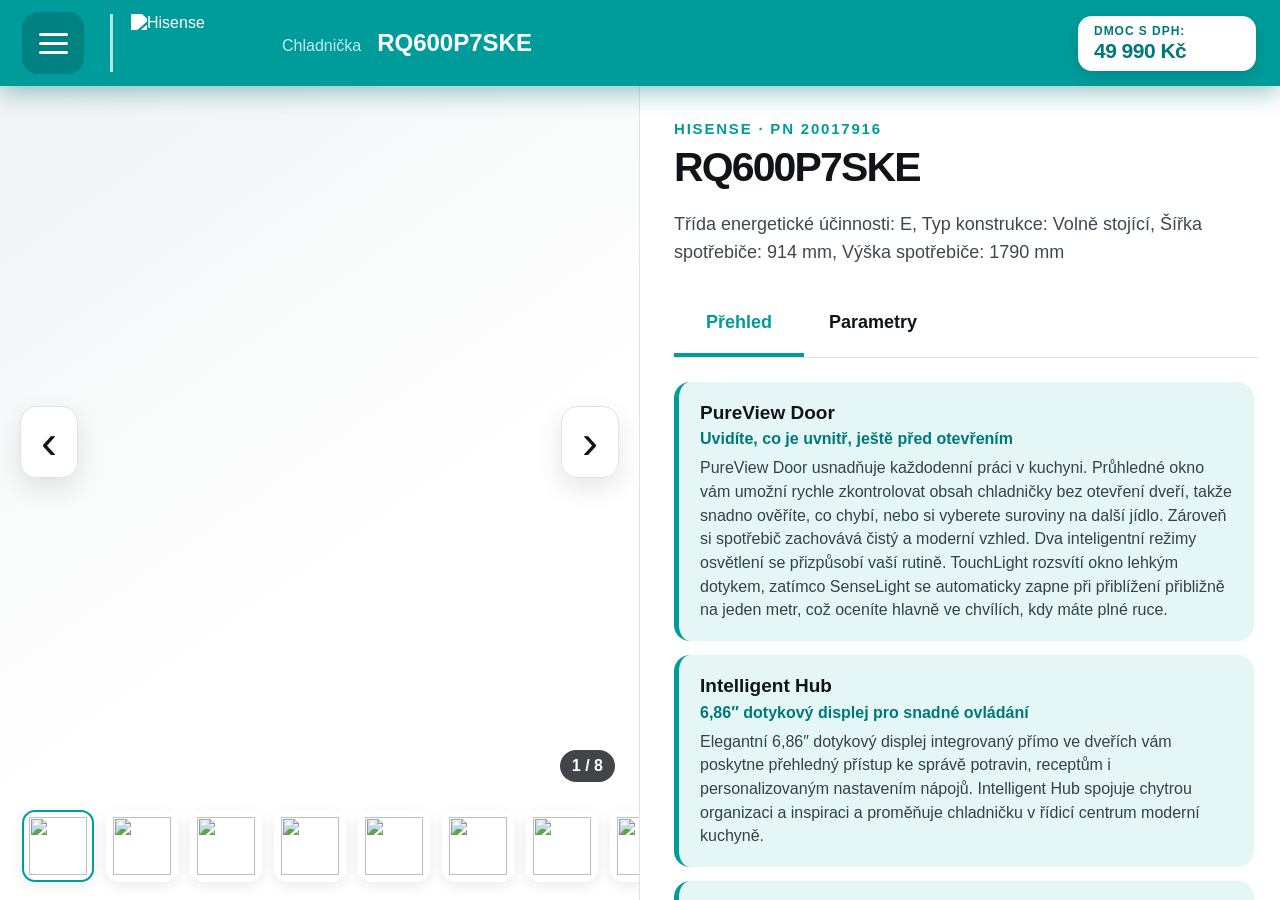
==== commit d8493c7e: "0.3.1: Separate resumable kiosk pause from Device Owner removal" ====
--- a/index.html
+++ b/index.html
@@ -104,8 +104,13 @@
           </div>
           <div id="ownerControls" class="admin-section" hidden>
             <strong id="ownerStatus"></strong>
-            <p class="help">Ukončení vypne automatické probouzení a odebere správu zařízení. Tablet pak lze běžně ovládat a aplikaci odinstalovat.</p>
-            <button id="exitOwnerButton" class="button secondary" type="button">Vypnout aplikaci a odebrat správu tabletu</button>
+            <p class="help">Pro běžné vypnutí použijte dočasné vypnutí kiosku. Správa zůstane zachovaná a kiosk zde opět zapnete bez počítače. Nejdříve uložte případné změny nastavení.</p>
+            <button id="resumeKioskButton" class="button primary" type="button">Zapnout kiosk (Device Owner)</button>
+            <button id="pauseKioskButton" class="button secondary" type="button">Dočasně vypnout kiosk – zachovat správu</button>
+            <details><summary>Odebrání správy – pouze pro odinstalaci</summary>
+              <p class="help">Po odebrání správy je pro opětovnou aktivaci Device Owner nutný počítač a USB. Nepoužívejte pro běžné vypnutí nebo opětovné načtení katalogu.</p>
+              <button id="exitOwnerButton" class="button secondary" type="button">Odebrat správu pro odinstalaci</button>
+            </details>
           </div>
           <div class="status-grid">
             <div><span>Aktivní displej</span><strong>7:00–18:00</strong></div>
@@ -124,6 +129,6 @@
   <script src="data/products-gorenje.js?v=20260902-1"></script>
   <script src="data/products-mora.js?v=20260902-1"></script>
   <script src="data/products.js?v=20260902-1"></script>
-  <script src="assets/app.js?v=20260905-owner"></script>
+  <script src="assets/app.js?v=20260905-owner-resume"></script>
 </body>
 </html>
